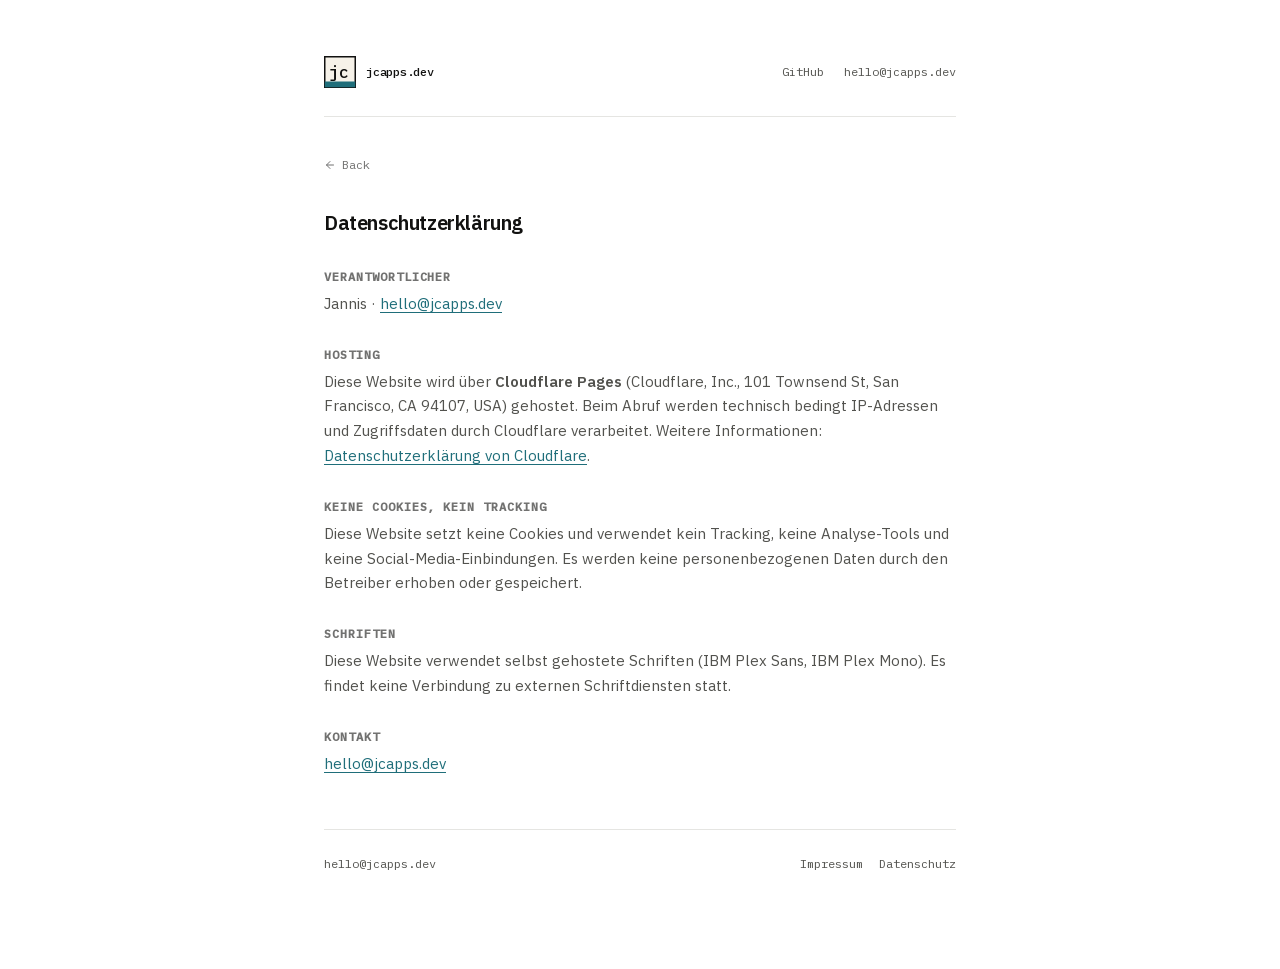
==== datenschutz.html @ 7c4deb78 "fix: remove GitHub from footer and contact sections on all subpages" ====
<!DOCTYPE html>
<html lang="de">
<head>
<meta charset="UTF-8">
<meta name="viewport" content="width=device-width, initial-scale=1.0">
<title>Datenschutz — jcapps.dev</title>
<meta name="robots" content="noindex, follow">
<link rel="canonical" href="https://jcapps.dev/datenschutz.html">
<link rel="icon" href="assets/favicon.svg" type="image/svg+xml">
<style>
  @font-face { font-family: 'IBM Plex Sans'; font-style: normal; font-weight: 400; font-display: swap; src: url('assets/fonts/ibm-plex-sans-400.woff2') format('woff2'); }
  @font-face { font-family: 'IBM Plex Sans'; font-style: normal; font-weight: 600; font-display: swap; src: url('assets/fonts/ibm-plex-sans-600.woff2') format('woff2'); }
  @font-face { font-family: 'IBM Plex Mono'; font-style: normal; font-weight: 400; font-display: swap; src: url('assets/fonts/ibm-plex-mono-400.woff2') format('woff2'); }
  @font-face { font-family: 'IBM Plex Mono'; font-style: normal; font-weight: 500; font-display: swap; src: url('assets/fonts/ibm-plex-mono-500.woff2') format('woff2'); }

  :root {
    --bg: #ffffff; --bg-2: #f7f7f5; --border: #e5e5e2;
    --text: #111110; --text-2: #52524e; --text-3: #717170;
    --petrol: #1f6e7a;
    --sans: 'IBM Plex Sans', system-ui, sans-serif;
    --mono: 'IBM Plex Mono', ui-monospace, monospace;
  }
  *, *::before, *::after { box-sizing: border-box; margin: 0; padding: 0; }
  body { font-family: var(--sans); background: var(--bg); color: var(--text); line-height: 1.6; -webkit-font-smoothing: antialiased; }
  a { color: var(--petrol); text-decoration: none; }
  a:hover { text-decoration: underline; text-underline-offset: 3px; }
  p a { text-decoration: underline; text-underline-offset: 3px; }

  .page { max-width: 680px; margin: 0 auto; padding: 56px 24px 96px; }

  .site-header { display: flex; align-items: center; justify-content: space-between; padding-bottom: 28px; border-bottom: 1px solid var(--border); margin-bottom: 36px; }
  .logo { display: inline-flex; align-items: center; gap: 10px; text-decoration: none; }
  .logo:hover { text-decoration: none; }
  .logo-mark { display: block; width: 32px; height: 32px; flex-shrink: 0; }
  .logo-name { font-family: var(--mono); font-size: 12px; font-weight: 500; color: var(--text); letter-spacing: -0.02em; }
  .header-links { display: flex; gap: 20px; font-family: var(--mono); font-size: 12px; }
  .header-links a { color: var(--text-2); }

  .back-link { display: inline-flex; align-items: center; gap: 6px; font-family: var(--mono); font-size: 12px; color: var(--text-3); margin-bottom: 32px; }
  .back-link:hover { color: var(--text-2); text-decoration: none; }

  h1 { font-size: 20px; font-weight: 600; letter-spacing: -0.02em; margin-bottom: 24px; }
  h2 { font-family: var(--mono); font-size: 12px; text-transform: uppercase; letter-spacing: 0.08em; color: var(--text-3); margin: 28px 0 6px; }
  p { font-size: 15px; color: var(--text-2); line-height: 1.65; margin-bottom: 8px; }

  .site-footer { margin-top: 52px; padding-top: 24px; border-top: 1px solid var(--border); display: flex; justify-content: space-between; align-items: baseline; flex-wrap: wrap; gap: 12px; font-family: var(--mono); font-size: 12px; color: var(--text-3); }
  .site-footer a { color: var(--text-2); }
  .footer-left { display: flex; gap: 16px; flex-wrap: wrap; }
  .footer-right { display: flex; gap: 16px; flex-wrap: wrap; }
</style>
</head>
<body>
<div class="page">

  <header class="site-header">
    <a href="index.html" class="logo">
      <svg class="logo-mark" viewBox="0 0 32 32" xmlns="http://www.w3.org/2000/svg" aria-label="jcapps">
        <rect x="0.75" y="0.75" width="30.5" height="30.5" fill="#f6f2e9" stroke="#111110" stroke-width="1.5"/>
        <text x="5" y="22" font-family="'IBM Plex Mono', ui-monospace, monospace" font-weight="500" font-size="17" fill="#111110">jc</text>
        <rect x="0.75" y="25.5" width="30.5" height="5.75" fill="#1f6e7a"/>
      </svg>
      <span class="logo-name">jcapps.dev</span>
    </a>
    <div class="header-links">
      <a href="https://github.com/jcapps-dev" target="_blank" rel="noopener noreferrer">GitHub</a>
      <a href="mailto:hello@jcapps.dev">hello@jcapps.dev</a>
    </div>
  </header>

  <a href="index.html" class="back-link">
    <svg width="12" height="12" viewBox="0 0 24 24" fill="none" stroke="currentColor" stroke-width="2" stroke-linecap="round" stroke-linejoin="round"><path d="M19 12H5M12 5l-7 7 7 7"/></svg>
    Back
  </a>

  <h1>Datenschutzerklärung</h1>

  <h2>Verantwortlicher</h2>
  <p>Jannis · <a href="mailto:hello@jcapps.dev">hello@jcapps.dev</a></p>

  <h2>Hosting</h2>
  <p>Diese Website wird über <strong>Cloudflare Pages</strong> (Cloudflare, Inc., 101 Townsend St, San Francisco, CA 94107, USA) gehostet. Beim Abruf werden technisch bedingt IP-Adressen und Zugriffsdaten durch Cloudflare verarbeitet. Weitere Informationen: <a href="https://www.cloudflare.com/privacypolicy/" target="_blank" rel="noopener noreferrer">Datenschutzerklärung von Cloudflare</a>.</p>

  <h2>Keine Cookies, kein Tracking</h2>
  <p>Diese Website setzt keine Cookies und verwendet kein Tracking, keine Analyse-Tools und keine Social-Media-Einbindungen. Es werden keine personenbezogenen Daten durch den Betreiber erhoben oder gespeichert.</p>

  <h2>Schriften</h2>
  <p>Diese Website verwendet selbst gehostete Schriften (IBM Plex Sans, IBM Plex Mono). Es findet keine Verbindung zu externen Schriftdiensten statt.</p>

  <h2>Kontakt</h2>
  <p><a href="mailto:hello@jcapps.dev">hello@jcapps.dev</a></p>

  <footer class="site-footer">
    <div class="footer-left">
      <a href="mailto:hello@jcapps.dev">hello@jcapps.dev</a>
    </div>
    <div class="footer-right">
      <a href="impressum.html">Impressum</a>
      <a href="datenschutz.html">Datenschutz</a>
    </div>
  </footer>

</div>
</body>
</html>
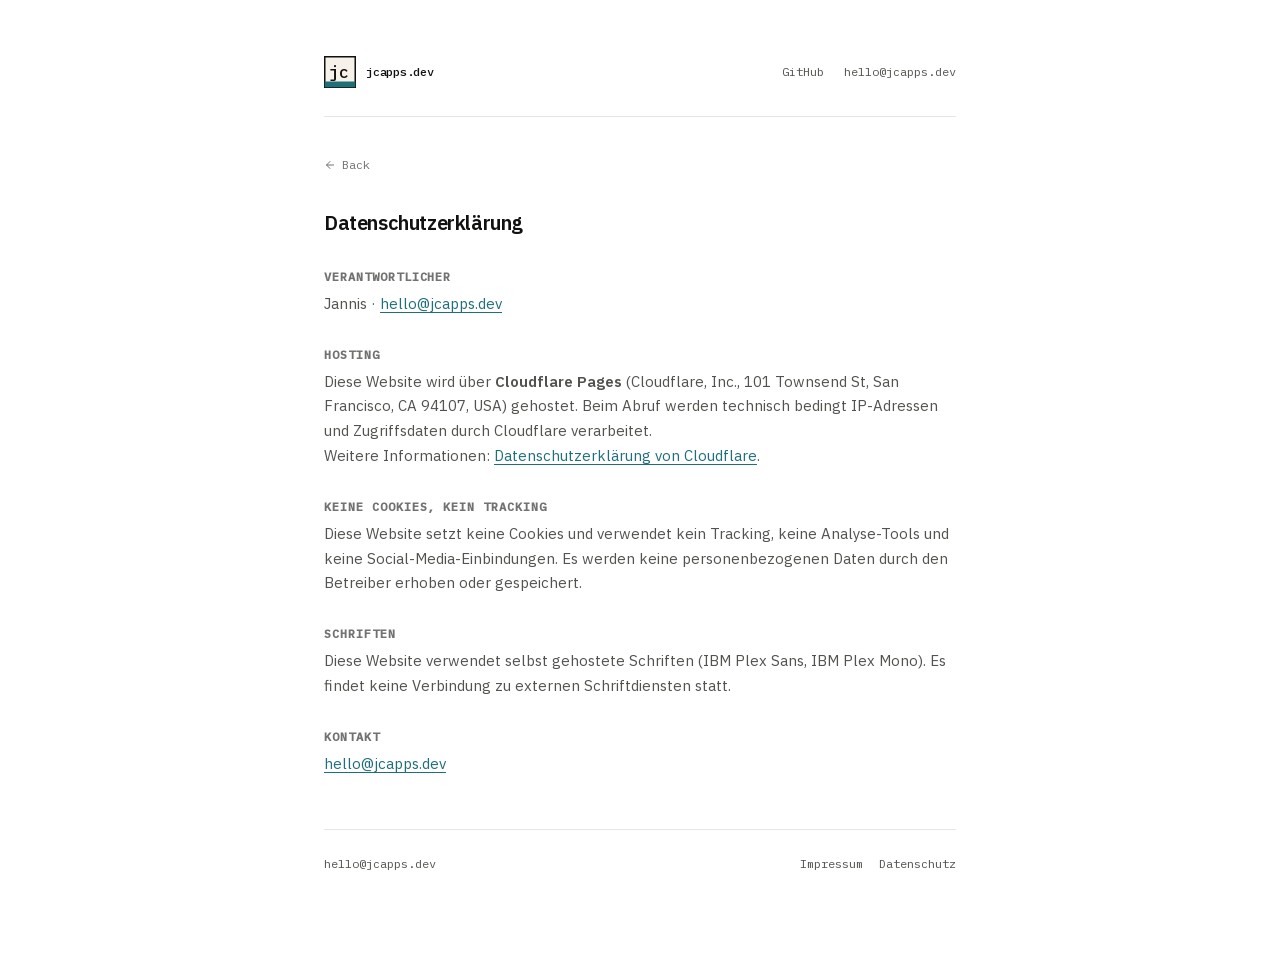
==== commit cbd49093: "line break before Weitere Informationen in Hosting section" ====
--- a/datenschutz.html
+++ b/datenschutz.html
@@ -78,7 +78,7 @@
   <p>Jannis · <a href="mailto:hello@jcapps.dev">hello@jcapps.dev</a></p>
 
   <h2>Hosting</h2>
-  <p>Diese Website wird über <strong>Cloudflare Pages</strong> (Cloudflare, Inc., 101 Townsend St, San Francisco, CA 94107, USA) gehostet. Beim Abruf werden technisch bedingt IP-Adressen und Zugriffsdaten durch Cloudflare verarbeitet. Weitere Informationen: <a href="https://www.cloudflare.com/privacypolicy/" target="_blank" rel="noopener noreferrer">Datenschutzerklärung von Cloudflare</a>.</p>
+  <p>Diese Website wird über <strong>Cloudflare Pages</strong> (Cloudflare, Inc., 101 Townsend St, San Francisco, CA 94107, USA) gehostet. Beim Abruf werden technisch bedingt IP-Adressen und Zugriffsdaten durch Cloudflare verarbeitet.<br>Weitere Informationen: <a href="https://www.cloudflare.com/privacypolicy/" target="_blank" rel="noopener noreferrer">Datenschutzerklärung von Cloudflare</a>.</p>
 
   <h2>Keine Cookies, kein Tracking</h2>
   <p>Diese Website setzt keine Cookies und verwendet kein Tracking, keine Analyse-Tools und keine Social-Media-Einbindungen. Es werden keine personenbezogenen Daten durch den Betreiber erhoben oder gespeichert.</p>
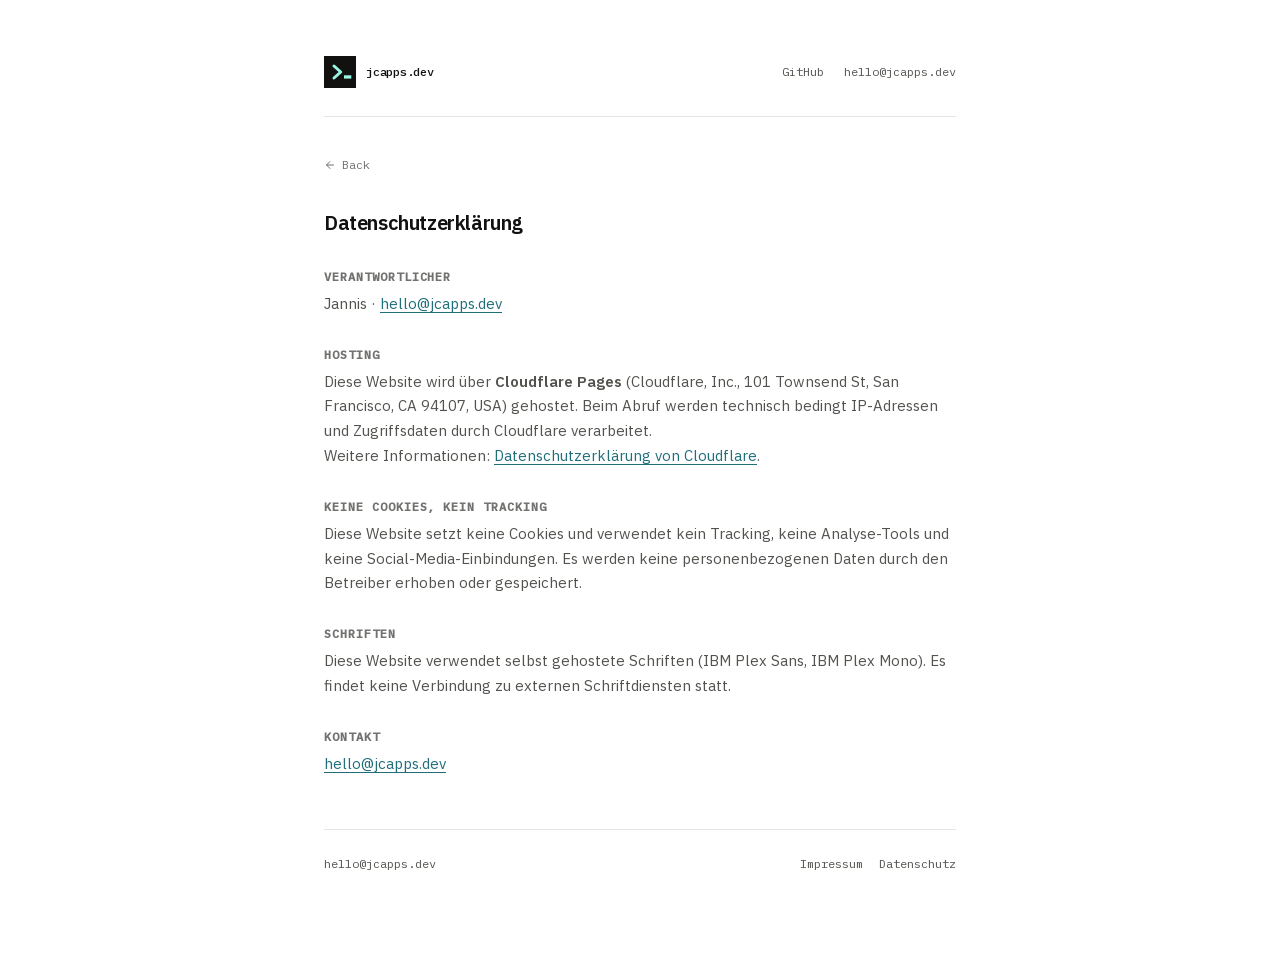
==== commit ad236fc4: "feat: new logo — terminal prompt mark, replaces "jc" monogram The old mark was inconsistent across t" ====
--- a/datenschutz.html
+++ b/datenschutz.html
@@ -5,8 +5,12 @@
 <meta name="viewport" content="width=device-width, initial-scale=1.0">
 <title>Datenschutz — jcapps.dev</title>
 <meta name="robots" content="noindex, follow">
-<link rel="canonical" href="https://jcapps.dev/datenschutz.html">
+<link rel="canonical" href="https://jcapps.dev/datenschutz">
 <link rel="icon" href="assets/favicon.svg" type="image/svg+xml">
+<link rel="icon" href="assets/favicon-32.png" type="image/png" sizes="32x32">
+<link rel="apple-touch-icon" href="assets/favicon-192.png">
+<meta name="theme-color" content="#ffffff" media="(prefers-color-scheme: light)">
+<meta name="theme-color" content="#0f0f0e" media="(prefers-color-scheme: dark)">
 <style>
   @font-face { font-family: 'IBM Plex Sans'; font-style: normal; font-weight: 400; font-display: swap; src: url('assets/fonts/ibm-plex-sans-400.woff2') format('woff2'); }
   @font-face { font-family: 'IBM Plex Sans'; font-style: normal; font-weight: 600; font-display: swap; src: url('assets/fonts/ibm-plex-sans-600.woff2') format('woff2'); }
@@ -47,17 +51,26 @@
   .site-footer a { color: var(--text-2); }
   .footer-left { display: flex; gap: 16px; flex-wrap: wrap; }
   .footer-right { display: flex; gap: 16px; flex-wrap: wrap; }
+
+  /* ── dark mode ── */
+  @media (prefers-color-scheme: dark) {
+    :root {
+      --bg: #0f0f0e; --bg-2: #1a1a19; --border: #2d2d2b;
+      --text: #f3f3f0; --text-2: #b4b4ae; --text-3: #87877f;
+      --petrol: #5eead4;
+    }
+  }
 </style>
 </head>
 <body>
 <div class="page">
 
   <header class="site-header">
-    <a href="index.html" class="logo">
+    <a href="/" class="logo">
       <svg class="logo-mark" viewBox="0 0 32 32" xmlns="http://www.w3.org/2000/svg" aria-label="jcapps">
-        <rect x="0.75" y="0.75" width="30.5" height="30.5" fill="#f6f2e9" stroke="#111110" stroke-width="1.5"/>
-        <text x="5" y="22" font-family="'IBM Plex Mono', ui-monospace, monospace" font-weight="500" font-size="17" fill="#111110">jc</text>
-        <rect x="0.75" y="25.5" width="30.5" height="5.75" fill="#1f6e7a"/>
+        <rect width="32" height="32" fill="#111110"/>
+        <path d="M10,10 L16.7,16 L10,22" fill="none" stroke="#99f6e4" stroke-width="3" stroke-linecap="round" stroke-linejoin="round"/>
+        <rect x="20" y="19.3" width="7.3" height="3.3" fill="#99f6e4"/>
       </svg>
       <span class="logo-name">jcapps.dev</span>
     </a>
@@ -67,7 +80,7 @@
     </div>
   </header>
 
-  <a href="index.html" class="back-link">
+  <a href="/" class="back-link">
     <svg width="12" height="12" viewBox="0 0 24 24" fill="none" stroke="currentColor" stroke-width="2" stroke-linecap="round" stroke-linejoin="round"><path d="M19 12H5M12 5l-7 7 7 7"/></svg>
     Back
   </a>
@@ -94,8 +107,8 @@
       <a href="mailto:hello@jcapps.dev">hello@jcapps.dev</a>
     </div>
     <div class="footer-right">
-      <a href="impressum.html">Impressum</a>
-      <a href="datenschutz.html">Datenschutz</a>
+      <a href="/impressum">Impressum</a>
+      <a href="/datenschutz">Datenschutz</a>
     </div>
   </footer>
 
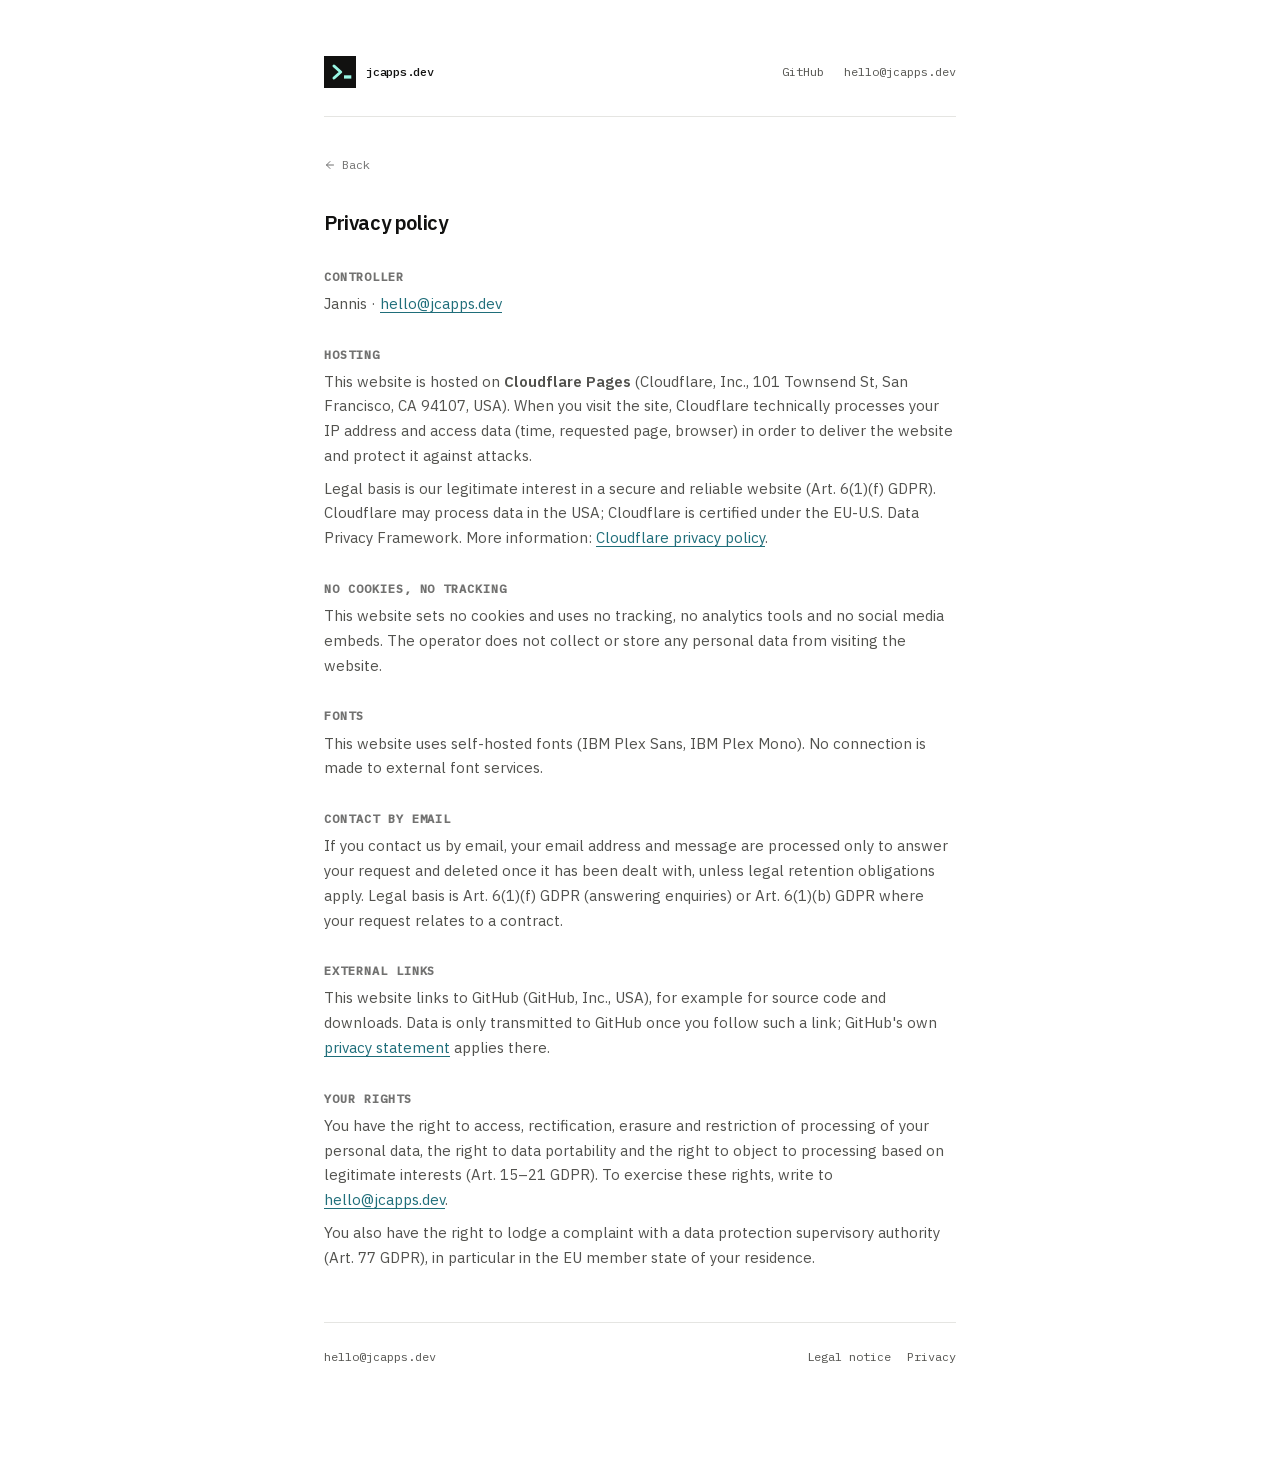
==== commit 90c1e4ee: "Legal pages in English, extended privacy policy - Legal notice and privacy policy translated to Engl" ====
--- a/datenschutz.html
+++ b/datenschutz.html
@@ -1,9 +1,9 @@
 <!DOCTYPE html>
-<html lang="de">
+<html lang="en">
 <head>
 <meta charset="UTF-8">
 <meta name="viewport" content="width=device-width, initial-scale=1.0">
-<title>Datenschutz — jcapps.dev</title>
+<title>Privacy policy — jcapps.dev</title>
 <meta name="robots" content="noindex, follow">
 <link rel="canonical" href="https://jcapps.dev/datenschutz">
 <link rel="icon" href="assets/favicon.svg" type="image/svg+xml">
@@ -85,30 +85,38 @@
     Back
   </a>
 
-  <h1>Datenschutzerklärung</h1>
+  <h1>Privacy policy</h1>
 
-  <h2>Verantwortlicher</h2>
+  <h2>Controller</h2>
   <p>Jannis · <a href="mailto:hello@jcapps.dev">hello@jcapps.dev</a></p>
 
   <h2>Hosting</h2>
-  <p>Diese Website wird über <strong>Cloudflare Pages</strong> (Cloudflare, Inc., 101 Townsend St, San Francisco, CA 94107, USA) gehostet. Beim Abruf werden technisch bedingt IP-Adressen und Zugriffsdaten durch Cloudflare verarbeitet.<br>Weitere Informationen: <a href="https://www.cloudflare.com/privacypolicy/" target="_blank" rel="noopener noreferrer">Datenschutzerklärung von Cloudflare</a>.</p>
+  <p>This website is hosted on <strong>Cloudflare Pages</strong> (Cloudflare, Inc., 101 Townsend St, San Francisco, CA 94107, USA). When you visit the site, Cloudflare technically processes your IP address and access data (time, requested page, browser) in order to deliver the website and protect it against attacks.</p>
+  <p>Legal basis is our legitimate interest in a secure and reliable website (Art. 6(1)(f) GDPR). Cloudflare may process data in the USA; Cloudflare is certified under the EU-U.S. Data Privacy Framework. More information: <a href="https://www.cloudflare.com/privacypolicy/" target="_blank" rel="noopener noreferrer">Cloudflare privacy policy</a>.</p>
 
-  <h2>Keine Cookies, kein Tracking</h2>
-  <p>Diese Website setzt keine Cookies und verwendet kein Tracking, keine Analyse-Tools und keine Social-Media-Einbindungen. Es werden keine personenbezogenen Daten durch den Betreiber erhoben oder gespeichert.</p>
+  <h2>No cookies, no tracking</h2>
+  <p>This website sets no cookies and uses no tracking, no analytics tools and no social media embeds. The operator does not collect or store any personal data from visiting the website.</p>
 
-  <h2>Schriften</h2>
-  <p>Diese Website verwendet selbst gehostete Schriften (IBM Plex Sans, IBM Plex Mono). Es findet keine Verbindung zu externen Schriftdiensten statt.</p>
+  <h2>Fonts</h2>
+  <p>This website uses self-hosted fonts (IBM Plex Sans, IBM Plex Mono). No connection is made to external font services.</p>
 
-  <h2>Kontakt</h2>
-  <p><a href="mailto:hello@jcapps.dev">hello@jcapps.dev</a></p>
+  <h2>Contact by email</h2>
+  <p>If you contact us by email, your email address and message are processed only to answer your request and deleted once it has been dealt with, unless legal retention obligations apply. Legal basis is Art. 6(1)(f) GDPR (answering enquiries) or Art. 6(1)(b) GDPR where your request relates to a contract.</p>
+
+  <h2>External links</h2>
+  <p>This website links to GitHub (GitHub, Inc., USA), for example for source code and downloads. Data is only transmitted to GitHub once you follow such a link; GitHub's own <a href="https://docs.github.com/en/site-policy/privacy-policies/github-general-privacy-statement" target="_blank" rel="noopener noreferrer">privacy statement</a> applies there.</p>
+
+  <h2>Your rights</h2>
+  <p>You have the right to access, rectification, erasure and restriction of processing of your personal data, the right to data portability and the right to object to processing based on legitimate interests (Art. 15–21 GDPR). To exercise these rights, write to <a href="mailto:hello@jcapps.dev">hello@jcapps.dev</a>.</p>
+  <p>You also have the right to lodge a complaint with a data protection supervisory authority (Art. 77 GDPR), in particular in the EU member state of your residence.</p>
 
   <footer class="site-footer">
     <div class="footer-left">
       <a href="mailto:hello@jcapps.dev">hello@jcapps.dev</a>
     </div>
     <div class="footer-right">
-      <a href="/impressum">Impressum</a>
-      <a href="/datenschutz">Datenschutz</a>
+      <a href="/impressum">Legal notice</a>
+      <a href="/datenschutz">Privacy</a>
     </div>
   </footer>
 
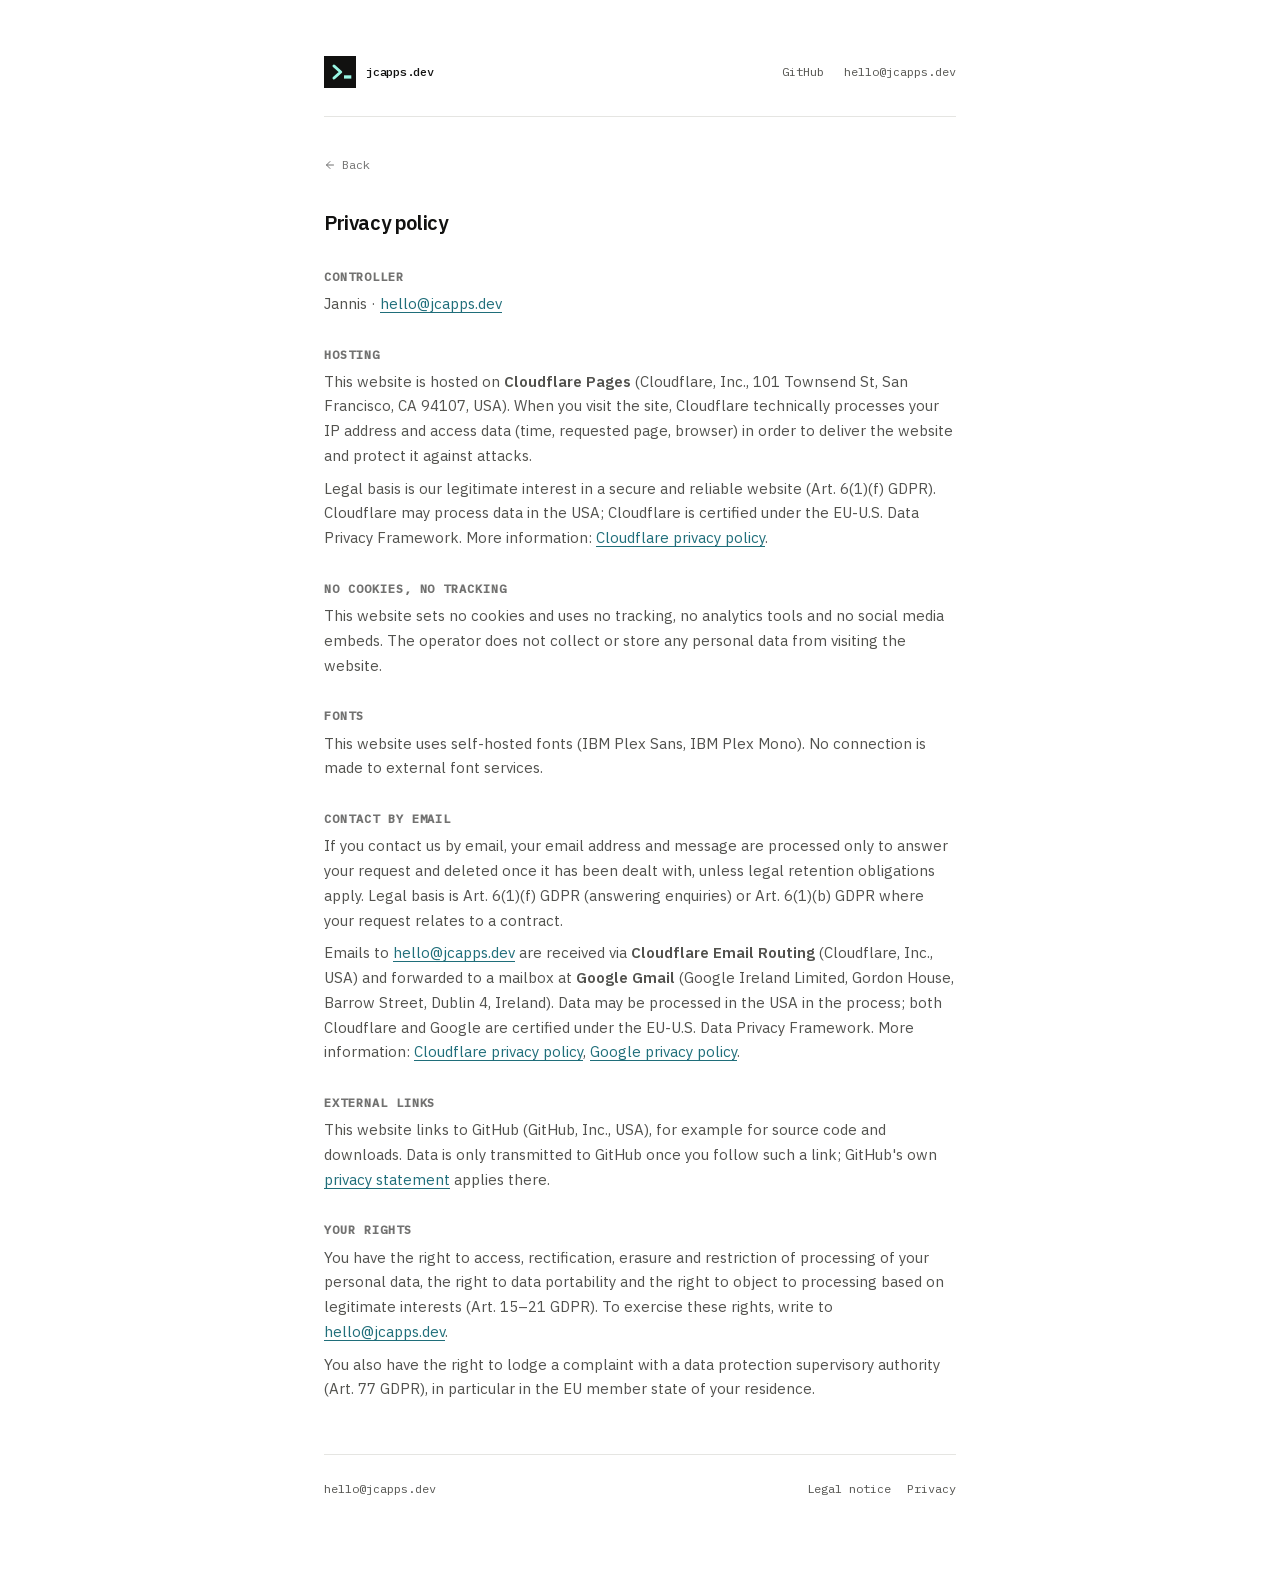
==== commit 8c26f351: "Privacy: email via Cloudflare Email Routing and Gmail Co-Authored-By: Claude Opus 5.5 <noreply@anthr" ====
--- a/datenschutz.html
+++ b/datenschutz.html
@@ -102,6 +102,7 @@
 
   <h2>Contact by email</h2>
   <p>If you contact us by email, your email address and message are processed only to answer your request and deleted once it has been dealt with, unless legal retention obligations apply. Legal basis is Art. 6(1)(f) GDPR (answering enquiries) or Art. 6(1)(b) GDPR where your request relates to a contract.</p>
+  <p>Emails to <a href="mailto:hello@jcapps.dev">hello@jcapps.dev</a> are received via <strong>Cloudflare Email Routing</strong> (Cloudflare, Inc., USA) and forwarded to a mailbox at <strong>Google Gmail</strong> (Google Ireland Limited, Gordon House, Barrow Street, Dublin 4, Ireland). Data may be processed in the USA in the process; both Cloudflare and Google are certified under the EU-U.S. Data Privacy Framework. More information: <a href="https://www.cloudflare.com/privacypolicy/" target="_blank" rel="noopener noreferrer">Cloudflare privacy policy</a>, <a href="https://policies.google.com/privacy" target="_blank" rel="noopener noreferrer">Google privacy policy</a>.</p>
 
   <h2>External links</h2>
   <p>This website links to GitHub (GitHub, Inc., USA), for example for source code and downloads. Data is only transmitted to GitHub once you follow such a link; GitHub's own <a href="https://docs.github.com/en/site-policy/privacy-policies/github-general-privacy-statement" target="_blank" rel="noopener noreferrer">privacy statement</a> applies there.</p>
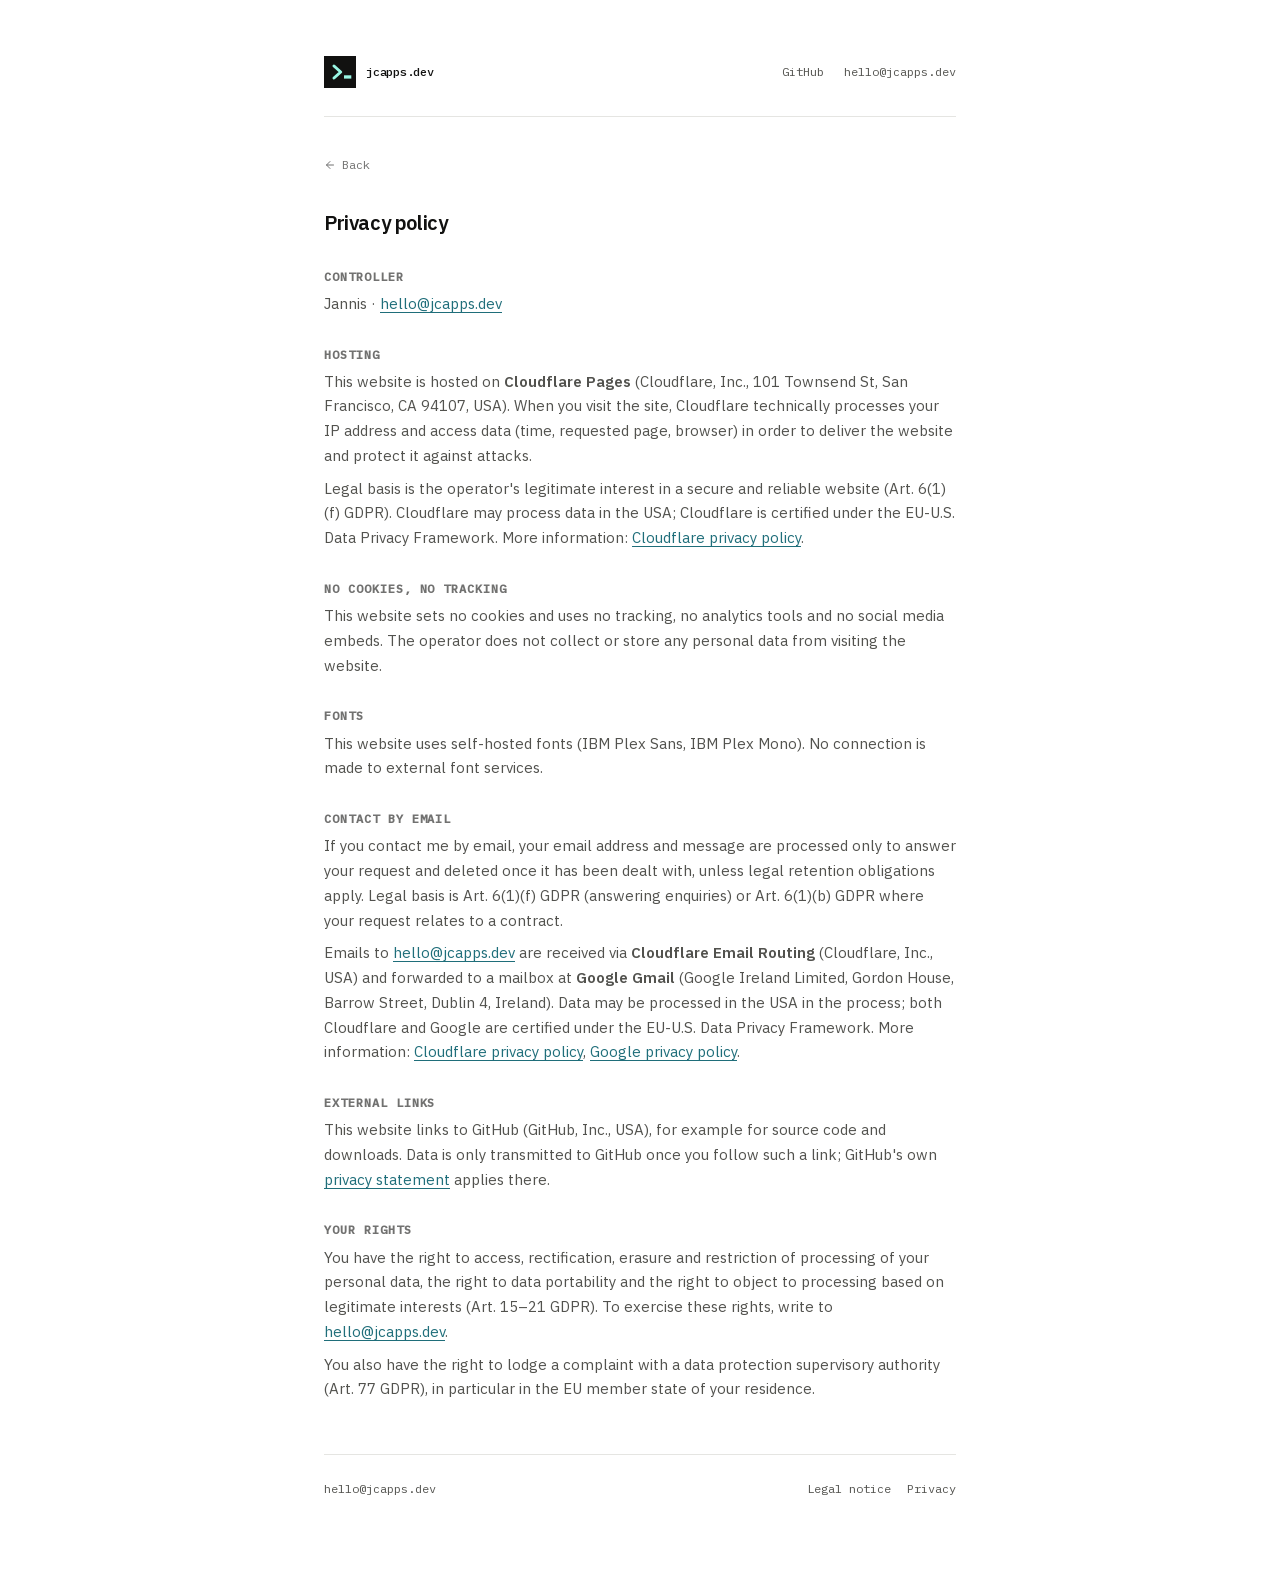
==== commit 895079ec: "Copy: first person — jcapps is a one-person project Co-Authored-By: Claude Opus 5.5 <noreply@anthrop" ====
--- a/datenschutz.html
+++ b/datenschutz.html
@@ -92,7 +92,7 @@
 
   <h2>Hosting</h2>
   <p>This website is hosted on <strong>Cloudflare Pages</strong> (Cloudflare, Inc., 101 Townsend St, San Francisco, CA 94107, USA). When you visit the site, Cloudflare technically processes your IP address and access data (time, requested page, browser) in order to deliver the website and protect it against attacks.</p>
-  <p>Legal basis is our legitimate interest in a secure and reliable website (Art. 6(1)(f) GDPR). Cloudflare may process data in the USA; Cloudflare is certified under the EU-U.S. Data Privacy Framework. More information: <a href="https://www.cloudflare.com/privacypolicy/" target="_blank" rel="noopener noreferrer">Cloudflare privacy policy</a>.</p>
+  <p>Legal basis is the operator's legitimate interest in a secure and reliable website (Art. 6(1)(f) GDPR). Cloudflare may process data in the USA; Cloudflare is certified under the EU-U.S. Data Privacy Framework. More information: <a href="https://www.cloudflare.com/privacypolicy/" target="_blank" rel="noopener noreferrer">Cloudflare privacy policy</a>.</p>
 
   <h2>No cookies, no tracking</h2>
   <p>This website sets no cookies and uses no tracking, no analytics tools and no social media embeds. The operator does not collect or store any personal data from visiting the website.</p>
@@ -101,7 +101,7 @@
   <p>This website uses self-hosted fonts (IBM Plex Sans, IBM Plex Mono). No connection is made to external font services.</p>
 
   <h2>Contact by email</h2>
-  <p>If you contact us by email, your email address and message are processed only to answer your request and deleted once it has been dealt with, unless legal retention obligations apply. Legal basis is Art. 6(1)(f) GDPR (answering enquiries) or Art. 6(1)(b) GDPR where your request relates to a contract.</p>
+  <p>If you contact me by email, your email address and message are processed only to answer your request and deleted once it has been dealt with, unless legal retention obligations apply. Legal basis is Art. 6(1)(f) GDPR (answering enquiries) or Art. 6(1)(b) GDPR where your request relates to a contract.</p>
   <p>Emails to <a href="mailto:hello@jcapps.dev">hello@jcapps.dev</a> are received via <strong>Cloudflare Email Routing</strong> (Cloudflare, Inc., USA) and forwarded to a mailbox at <strong>Google Gmail</strong> (Google Ireland Limited, Gordon House, Barrow Street, Dublin 4, Ireland). Data may be processed in the USA in the process; both Cloudflare and Google are certified under the EU-U.S. Data Privacy Framework. More information: <a href="https://www.cloudflare.com/privacypolicy/" target="_blank" rel="noopener noreferrer">Cloudflare privacy policy</a>, <a href="https://policies.google.com/privacy" target="_blank" rel="noopener noreferrer">Google privacy policy</a>.</p>
 
   <h2>External links</h2>
